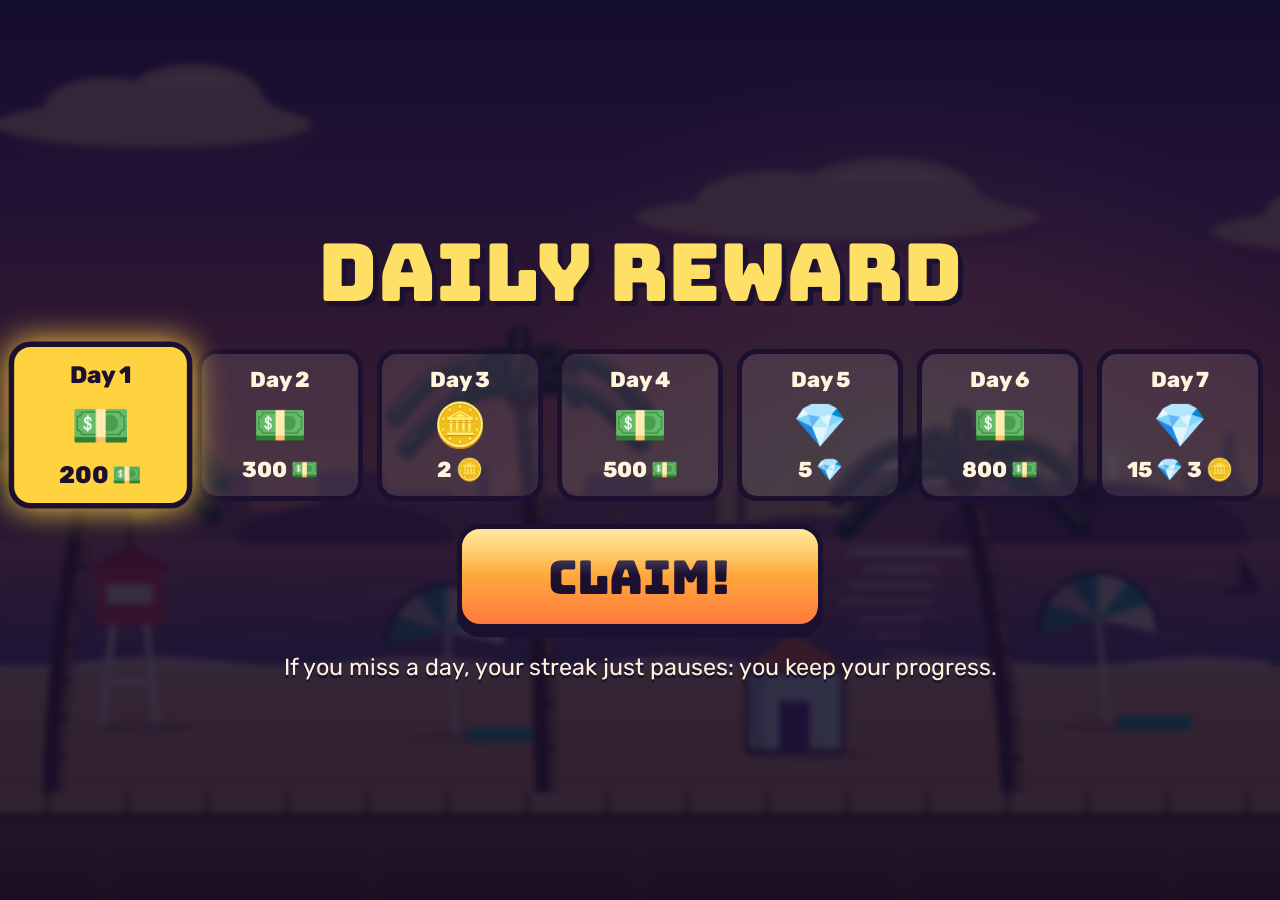
==== maxeada.html @ 3eaf6450 "Cuenta maxeada de prueba: maxeada.html o ?maxeada rellenan el guardado una vez con todo desbloqueado" ====
<!doctype html>
<html lang="es">
<head>
  <meta charset="utf-8">
  <meta name="viewport" content="width=device-width, initial-scale=1, viewport-fit=cover, user-scalable=no">
  <meta name="theme-color" content="#ff7a3d">
  <link rel="manifest" href="manifest.json">
  <link rel="icon" type="image/png" sizes="32x32" href="icons/favicon-32.png">
  <link rel="apple-touch-icon" href="icons/apple-touch-icon.png">
  <meta name="mobile-web-app-capable" content="yes">
  <meta name="apple-mobile-web-app-capable" content="yes">
  <meta name="apple-mobile-web-app-status-bar-style" content="black-translucent">
  <meta name="apple-mobile-web-app-title" content="San Calimar">
  <meta name="description" content="Endless runner con jetpack por San Calimar, una ciudad costera inventada.">
  <title>Fuga en San Calimar · cuenta maxeada</title>
  <link rel="preconnect" href="https://fonts.googleapis.com">
  <link rel="preconnect" href="https://fonts.gstatic.com" crossorigin>
  <link href="https://fonts.googleapis.com/css2?family=Bungee&family=Rubik:wght@500;700;800&display=swap" rel="stylesheet">
  <link rel="stylesheet" href="css/style.css">
</head>
<body>
  <div id="game">
    <div id="stage">
      <canvas id="canvas" aria-label="Fuga en San Calimar"></canvas>

      <div id="ui">
        <!-- MENÚ PRINCIPAL -->
        <section class="screen" id="screen-menu">
          <div class="corner-buttons">
            <button class="icon-btn btn-mute" data-i18n-aria="menu.sound">🔊</button>
            <button class="icon-btn" id="btn-settings" data-i18n-aria="settings.title">⚙</button>
          </div>
          <div class="wallet" aria-live="polite">
            <span class="coin coin-bucks" data-i18n-aria="wallet.bucks">💵 <b class="w-bucks">0</b></span>
            <span class="coin coin-gems" data-i18n-aria="wallet.gems">💎 <b class="w-gems">0</b></span>
            <span class="coin coin-tickets" data-i18n-aria="wallet.tickets">🪙 <b class="w-tickets">0</b></span>
          </div>
          <button class="level-chip" id="level-chip"></button>
          <h1 class="logo">
            <span class="logo-top" data-i18n="game.titleTop"></span>
            <span class="logo-main" data-i18n="game.titleMain"></span>
          </h1>
          <p class="tagline" data-i18n="menu.tagline"></p>
          <button class="btn btn-primary" id="btn-play" data-i18n="menu.play"></button>
          <div class="loadout hidden" id="loadout"></div>
          <div class="menu-row">
            <button class="btn small" id="btn-shop">🛒 <span data-i18n="menu.shop"></span></button>
            <button class="btn small" id="btn-wardrobe">👕 <span data-i18n="menu.wardrobe"></span></button>
            <button class="btn small" id="btn-achievements">🏅 <span data-i18n="ach.menu"></span></button>
            <button class="btn small" id="btn-progress">🎯 <span data-i18n="menu.progress"></span><span class="dot hidden" id="progress-dot"></span></button>
          </div>
          <div class="lang-switch" role="group" data-i18n-aria="menu.language">
            <button class="lang-btn" data-lang="es">ES</button>
            <button class="lang-btn" data-lang="en">EN</button>
          </div>
          <div class="menu-chips">
            <button class="chip-btn" id="btn-quality"></button>
            <button class="chip-btn install hidden" id="btn-install">📲 <span data-i18n="pwa.install"></span></button>
          </div>
          <p class="hint" data-i18n="menu.hintFoot"></p>
        </section>

        <!-- TIENDA -->
        <section class="screen panel-screen hidden" id="screen-shop"></section>

        <!-- VESTUARIO -->
        <section class="screen panel-screen hidden" id="screen-wardrobe"></section>

        <!-- MISIONES Y NIVEL -->
        <section class="screen panel-screen hidden" id="screen-missions"></section>

        <!-- AJUSTES -->
        <section class="screen panel-screen hidden" id="screen-settings"></section>

        <!-- LOGROS -->
        <section class="screen panel-screen hidden" id="screen-achievements"></section>

        <!-- CRÉDITOS -->
        <section class="screen panel-screen hidden" id="screen-credits"></section>

        <!-- RECOMPENSA DIARIA -->
        <section class="screen hidden" id="screen-daily">
          <h2 class="screen-title" data-i18n="daily.title"></h2>
          <div class="daily-track" id="daily-track"></div>
          <button class="btn btn-primary" id="btn-daily" data-i18n="daily.claim"></button>
          <p class="hint" data-i18n="daily.note"></p>
        </section>

        <!-- RULETA -->
        <section class="screen hidden" id="screen-roulette"></section>

        <!-- PAUSA -->
        <section class="screen hidden" id="screen-pause">
          <h2 class="screen-title" data-i18n="pause.title"></h2>
          <button class="btn btn-primary" id="btn-resume" data-i18n="pause.resume"></button>
          <button class="btn" id="btn-to-menu" data-i18n="pause.menu"></button>
        </section>

        <!-- PANTALLA FINAL -->
        <section class="screen hidden" id="screen-over">
          <div class="over-grid">
          <div class="paper-col">
            <div class="paper" id="over-paper"></div>
            <button class="btn small share-btn" id="btn-share">📤 <span data-i18n="news.share"></span></button>
          </div>
          <div class="over-side">
          <h2 class="screen-title"><span id="over-badge"></span> <span data-i18n="over.title"></span></h2>
          <p class="cause" id="over-cause"></p>
          <div class="new-best hidden" id="over-newbest" data-i18n="over.newBest"></div>
          <div class="stats">
            <div class="stat"><span class="stat-label" data-i18n="over.distance"></span><span class="stat-value" id="over-distance"></span></div>
            <div class="stat"><span class="stat-label" data-i18n="over.bucks"></span><span class="stat-value bucks" id="over-bucks"></span></div>
            <div class="stat"><span class="stat-label" data-i18n="over.best"></span><span class="stat-value" id="over-best"></span></div>
          </div>
          <p class="almost" id="over-almost"></p>
          <div class="stats-small">
            <span><span data-i18n="over.stars"></span> <b class="stars" id="over-stars"></b></span>
            <span><span data-i18n="over.near"></span> <b id="over-near"></b></span>
            <span><span data-i18n="over.mult"></span> <b id="over-mult"></b></span>
            <span id="over-gems-wrap" class="hidden">💎 <b id="over-gems"></b></span>
          </div>
          <div class="over-progress" id="over-progress"></div>
          <div class="row">
            <button class="btn btn-primary" id="btn-retry" data-i18n="over.retry"></button>
            <button class="btn" id="btn-over-menu" data-i18n="over.menu"></button>
          </div>
          </div>
          </div>
        </section>

        <!-- BOTONES DURANTE LA PARTIDA -->
        <div id="hud-buttons" class="hidden">
          <button class="icon-btn btn-mute" data-i18n-aria="menu.sound">🔊</button>
          <button class="icon-btn" id="btn-pause" data-i18n-aria="hud.pause">❚❚</button>
        </div>
      </div>
    </div>
  </div>

  <div id="toast" class="toast"></div>
  <div id="ios-help" class="modal hidden" role="dialog" aria-modal="true">
    <div class="modal-box">
      <h2 class="screen-title small-title" data-i18n="pwa.iosTitle"></h2>
      <ol class="ios-steps">
        <li data-i18n-html="pwa.iosStep1"></li>
        <li data-i18n-html="pwa.iosStep2"></li>
        <li data-i18n-html="pwa.iosStep3"></li>
      </ol>
      <p class="hint small" data-i18n="pwa.iosNote"></p>
      <button class="btn btn-primary" id="btn-ios-ok" data-i18n="pwa.ok"></button>
    </div>
  </div>
  <div id="rotate"><div class="rotate-icon">📱↻</div><p data-i18n="rotate"></p></div>

  <script>window.SC_MAXED = true; // cuenta de prueba: todo desbloqueado (src/meta/maxed.js)</script>
  <script type="module" src="src/main.js"></script>
</body>
</html>
---- css/style.css ----
:root {
  --s: 1;                 /* escala del escenario (la fija JS) */
  --orange: #ff7a3d;
  --pink: #ff3d7f;
  --teal: #19c3b1;
  --ink: #1b1030;
  --cream: #fff4dc;
}

* { box-sizing: border-box; }

html, body {
  margin: 0;
  height: 100%;
  background: #120b26;
  overflow: hidden;
  touch-action: none;
  user-select: none;
  -webkit-user-select: none;
  -webkit-touch-callout: none;
  -webkit-tap-highlight-color: transparent;
  font-family: 'Rubik', system-ui, sans-serif;
  color: var(--cream);
}

#game {
  position: fixed;
  inset: 0;
  display: flex;
  align-items: center;
  justify-content: center;
}

#stage { position: relative; }

canvas {
  display: block;
  touch-action: none;
}

#ui {
  position: absolute;
  inset: 0;
  pointer-events: none;
  font-size: calc(18px * var(--s));
}

.hidden { display: none !important; }

.screen {
  position: absolute;
  inset: 0;
  display: flex;
  flex-direction: column;
  align-items: center;
  justify-content: center;
  gap: calc(14px * var(--s));
  pointer-events: auto;
  text-align: center;
  padding: calc(16px * var(--s));
}

#screen-menu {
  background: radial-gradient(ellipse at center, rgba(27, 16, 48, 0.15) 0%, rgba(27, 16, 48, 0.65) 100%);
}

#screen-pause, #screen-over {
  background: rgba(18, 11, 38, 0.72);
  backdrop-filter: blur(3px);
}

/* LOGO */
.logo {
  margin: 0 0 calc(4px * var(--s));
  font-family: 'Bungee', Impact, sans-serif;
  font-weight: 400;
  line-height: 0.95;
  display: flex;
  flex-direction: column;
  align-items: center;
  transform: rotate(-3deg);
}
.logo-top {
  font-size: calc(26px * var(--s));
  color: var(--cream);
  text-shadow: calc(3px * var(--s)) calc(3px * var(--s)) 0 var(--ink);
  letter-spacing: 0.08em;
}
.logo-main {
  font-size: calc(68px * var(--s));
  background: linear-gradient(100deg, #ffe066 0%, var(--orange) 34%, #fff6d0 44%, var(--orange) 54%, var(--pink) 100%);
  background-size: 260% 100%;
  animation: shine 3.6s ease-in-out infinite;
  -webkit-background-clip: text;
  background-clip: text;
  color: transparent;
  filter: drop-shadow(calc(4px * var(--s)) calc(4px * var(--s)) 0 var(--ink));
}

.tagline {
  margin: 0;
  font-weight: 700;
  font-size: calc(17px * var(--s));
  text-shadow: 0 calc(2px * var(--s)) 0 var(--ink);
}

.hint {
  margin: 0;
  font-size: calc(14px * var(--s));
  opacity: 0.9;
  text-shadow: 0 calc(2px * var(--s)) 0 var(--ink);
}

.screen-title {
  margin: 0;
  font-family: 'Bungee', Impact, sans-serif;
  font-weight: 400;
  font-size: calc(48px * var(--s));
  color: #ffe066;
  text-shadow: calc(3px * var(--s)) calc(3px * var(--s)) 0 var(--ink);
}

/* PANTALLA FINAL */
.cause {
  margin: 0;
  font-weight: 700;
  opacity: 0.9;
}
.stats {
  display: flex;
  gap: calc(14px * var(--s));
}
.stat {
  display: flex;
  flex-direction: column;
  min-width: calc(128px * var(--s));
  padding: calc(10px * var(--s)) calc(14px * var(--s));
  background: var(--cream);
  color: var(--ink);
  border: calc(3px * var(--s)) solid var(--ink);
  border-radius: calc(12px * var(--s));
  box-shadow: 0 calc(4px * var(--s)) 0 var(--ink);
}
.stat-label {
  font-size: calc(13px * var(--s));
  font-weight: 800;
  text-transform: uppercase;
  opacity: 0.7;
}
.stat-value {
  font-family: 'Bungee', Impact, sans-serif;
  font-size: calc(26px * var(--s));
}
.stat-value.stars { color: #e8a800; letter-spacing: 0.05em; }
.new-best {
  font-family: 'Bungee', Impact, sans-serif;
  font-size: calc(24px * var(--s));
  color: var(--ink);
  background: #ffd23f;
  padding: calc(4px * var(--s)) calc(16px * var(--s));
  border: calc(3px * var(--s)) solid var(--ink);
  border-radius: calc(10px * var(--s));
  transform: rotate(-4deg);
  animation: pulse 0.8s ease-in-out infinite;
}
.row {
  display: flex;
  gap: calc(12px * var(--s));
  margin-top: calc(6px * var(--s));
}

/* BOTONES */
.btn {
  position: relative;
  overflow: hidden;
  font-family: 'Bungee', Impact, sans-serif;
  font-size: calc(20px * var(--s));
  padding: calc(10px * var(--s)) calc(26px * var(--s));
  min-width: calc(220px * var(--s));
  border: calc(3px * var(--s)) solid var(--ink);
  border-radius: calc(14px * var(--s));
  background: var(--cream);
  color: var(--ink);
  box-shadow: 0 calc(5px * var(--s)) 0 var(--ink);
  cursor: pointer;
  transition: transform 0.08s, box-shadow 0.08s;
}
.btn::after {
  content: '';
  position: absolute;
  inset: 0 0 52% 0;
  background: linear-gradient(rgba(255, 255, 255, 0.5), rgba(255, 255, 255, 0));
  pointer-events: none;
}
.btn:hover { transform: translateY(calc(-2px * var(--s))); }
.btn:active { transform: translateY(calc(4px * var(--s))); box-shadow: 0 calc(1px * var(--s)) 0 var(--ink); }
.btn-primary {
  background: linear-gradient(180deg, #ffd23f 0%, var(--orange) 100%);
  font-size: calc(28px * var(--s));
}
@keyframes pulse {
  0%, 100% { transform: scale(1); }
  50% { transform: scale(1.05); }
}

.lang-switch {
  display: flex;
  border: calc(3px * var(--s)) solid var(--ink);
  border-radius: calc(12px * var(--s));
  overflow: hidden;
  box-shadow: 0 calc(4px * var(--s)) 0 var(--ink);
}
.lang-btn {
  font-family: 'Bungee', Impact, sans-serif;
  font-size: calc(16px * var(--s));
  padding: calc(6px * var(--s)) calc(16px * var(--s));
  border: 0;
  background: var(--cream);
  color: var(--ink);
  cursor: pointer;
}
.lang-btn + .lang-btn { border-left: calc(3px * var(--s)) solid var(--ink); }
.lang-btn.active { background: var(--teal); color: #fff; }

#hud-buttons {
  position: absolute;
  top: calc(12px * var(--s));
  right: calc(12px * var(--s));
  display: flex;
  gap: calc(8px * var(--s));
  pointer-events: auto;
}
.icon-btn {
  width: calc(44px * var(--s));
  height: calc(44px * var(--s));
  border-radius: 50%;
  border: calc(3px * var(--s)) solid var(--ink);
  background: rgba(255, 244, 220, 0.9);
  color: var(--ink);
  font-weight: 800;
  font-size: calc(15px * var(--s));
  cursor: pointer;
  box-shadow: 0 calc(3px * var(--s)) 0 var(--ink);
}

.corner-buttons {
  position: absolute;
  top: calc(12px * var(--s));
  right: calc(12px * var(--s));
  display: flex;
  gap: calc(8px * var(--s));
}
.stat-value.bucks { color: #2a9d4b; }
.almost {
  margin: 0;
  font-family: 'Bungee', Impact, sans-serif;
  font-size: calc(20px * var(--s));
  color: #ffd23f;
  text-shadow: calc(2px * var(--s)) calc(2px * var(--s)) 0 var(--ink);
}
.almost.win { color: #7ff7e8; }
.almost small {
  display: block;
  font-family: 'Rubik', system-ui, sans-serif;
  font-weight: 700;
  font-size: calc(14px * var(--s));
  color: var(--cream);
}
.stats-small {
  display: flex;
  gap: calc(18px * var(--s));
  font-size: calc(14px * var(--s));
  font-weight: 700;
  background: rgba(27, 16, 48, 0.6);
  padding: calc(6px * var(--s)) calc(14px * var(--s));
  border-radius: 999px;
}
.stats-small b { color: #ffd23f; }

/* MONEDERO (menú, tienda, vestuario) */
.wallet {
  position: absolute;
  top: calc(12px * var(--s));
  left: calc(12px * var(--s));
  display: flex;
  gap: calc(8px * var(--s));
}
.coin {
  font-family: 'Bungee', Impact, sans-serif;
  font-size: calc(16px * var(--s));
  padding: calc(4px * var(--s)) calc(12px * var(--s));
  border-radius: 999px;
  border: calc(3px * var(--s)) solid var(--ink);
  background: rgba(27, 16, 48, 0.8);
  box-shadow: 0 calc(3px * var(--s)) 0 var(--ink);
}
.coin-bucks b { color: #9dffb5; }
.coin-gems b { color: #9ff8ff; }
.coin.bump { animation: coin-bump 0.4s ease-out; }
@keyframes coin-bump {
  40% { transform: scale(1.25); }
}

/* AVISO DE ORIENTACIÓN (solo móviles en vertical) */
#rotate {
  display: none;
  position: fixed;
  inset: 0;
  z-index: 10;
  background: #120b26;
  color: var(--cream);
  flex-direction: column;
  align-items: center;
  justify-content: center;
  text-align: center;
  font-weight: 700;
  font-size: 20px;
  padding: 24px;
}
.rotate-icon { font-size: 56px; margin-bottom: 12px; }
@media (orientation: portrait) and (pointer: coarse) {
  #rotate { display: flex; }
}

/* ---------- ANIMACIONES DE PANTALLAS ---------- */
.screen:not(.hidden) {
  animation: screen-in 0.32s ease-out both;
}
.screen:not(.hidden) > * {
  animation: rise-in 0.5s cubic-bezier(0.2, 0.9, 0.3, 1.25) both;
}
.screen:not(.hidden) > :nth-child(2) { animation-delay: 0.05s; }
.screen:not(.hidden) > :nth-child(3) { animation-delay: 0.1s; }
.screen:not(.hidden) > :nth-child(4) { animation-delay: 0.15s; }
.screen:not(.hidden) > :nth-child(5) { animation-delay: 0.2s; }
.screen:not(.hidden) > :nth-child(6) { animation-delay: 0.25s; }
.screen:not(.hidden) > :nth-child(7) { animation-delay: 0.3s; }
.screen:not(.hidden) > .btn-primary {
  animation: rise-in 0.5s cubic-bezier(0.2, 0.9, 0.3, 1.25) 0.15s both, pulse 1.4s ease-in-out 0.8s infinite;
}
.screen:not(.hidden) > .logo {
  animation: logo-in 0.7s cubic-bezier(0.2, 0.9, 0.3, 1.4) both, float 4s ease-in-out 0.7s infinite;
}
.row .btn-primary { animation: pulse 1.4s ease-in-out 0.8s infinite; }

@keyframes screen-in {
  from { opacity: 0; }
  to { opacity: 1; }
}
@keyframes rise-in {
  from { opacity: 0; transform: translateY(calc(22px * var(--s))) scale(0.9); }
  to { opacity: 1; transform: none; }
}
@keyframes logo-in {
  from { opacity: 0; transform: translateY(calc(-40px * var(--s))) scale(0.6) rotate(-12deg); }
  to { opacity: 1; transform: rotate(-3deg); }
}
@keyframes float {
  0%, 100% { transform: rotate(-3deg) translateY(0); }
  50% { transform: rotate(-2deg) translateY(calc(-5px * var(--s))); }
}
@keyframes shine {
  0% { background-position: 100% 0; }
  55%, 100% { background-position: 0% 0; }
}

/* selector de calidad */
.chip-btn {
  font-family: 'Rubik', system-ui, sans-serif;
  font-weight: 800;
  font-size: calc(13px * var(--s));
  padding: calc(5px * var(--s)) calc(14px * var(--s));
  border: calc(2px * var(--s)) solid var(--ink);
  border-radius: 999px;
  background: rgba(255, 244, 220, 0.85);
  color: var(--ink);
  cursor: pointer;
  text-transform: uppercase;
  letter-spacing: 0.04em;
}

/* aviso breve */
.toast {
  position: fixed;
  left: 50%;
  bottom: 24px;
  transform: translate(-50%, 40px);
  opacity: 0;
  background: var(--ink);
  color: var(--cream);
  font-weight: 700;
  padding: 10px 18px;
  border-radius: 999px;
  border: 2px solid var(--cream);
  transition: opacity 0.3s, transform 0.3s;
  pointer-events: none;
  z-index: 20;
}
.toast.show {
  opacity: 1;
  transform: translate(-50%, 0);
}

@media (prefers-reduced-motion: reduce) {
  .screen:not(.hidden), .screen:not(.hidden) > *, .logo-main { animation: none !important; }
}

/* ---------- PANEL DE AJUSTE (?debug) ---------- */
#tuner {
  position: fixed;
  right: 8px;
  bottom: 8px;
  z-index: 30;
  width: 250px;
  background: rgba(15, 8, 35, 0.88);
  color: #e8ffe8;
  font: 12px/1.3 ui-monospace, monospace;
  border: 1px solid #7cffb2;
  border-radius: 8px;
  padding: 6px 8px;
  user-select: none;
}
#tuner.collapsed .tuner-body { display: none; }
.tuner-head { display: flex; justify-content: space-between; align-items: center; }
#tuner label { display: grid; grid-template-columns: 92px 1fr 44px; gap: 4px; align-items: center; margin-top: 3px; }
#tuner input[type=range] { width: 100%; }
#tuner output { text-align: right; color: #7cffb2; }
#tuner button { font: inherit; background: #2a2150; color: #fff; border: 1px solid #7cffb2; border-radius: 4px; padding: 2px 6px; cursor: pointer; }
.tuner-actions { display: flex; gap: 6px; margin-top: 6px; justify-content: flex-end; }

/* ---------- PANTALLAS DE PANEL (tienda, vestuario, misiones) ---------- */
.screen.panel-screen {
  justify-content: flex-start;
  align-items: stretch;
  gap: calc(8px * var(--s));
  background: linear-gradient(180deg, rgba(18, 11, 38, 0.94), rgba(40, 20, 70, 0.96));
  padding: calc(12px * var(--s)) calc(16px * var(--s));
  text-align: left;
}
.screen.panel-screen > * { animation: none !important; }
.panel-head {
  display: flex;
  align-items: center;
  gap: calc(12px * var(--s));
}
.panel-title {
  margin: 0;
  flex: 1;
  font-family: 'Bungee', Impact, sans-serif;
  font-weight: 400;
  font-size: calc(30px * var(--s));
  color: #ffd23f;
  text-shadow: calc(2px * var(--s)) calc(2px * var(--s)) 0 var(--ink);
}
.wallet.inline { position: static; }
.tabs, .seg {
  display: flex;
  gap: calc(6px * var(--s));
  flex-wrap: wrap;
}
.tab, .seg-btn {
  font-family: 'Bungee', Impact, sans-serif;
  font-size: calc(13px * var(--s));
  padding: calc(6px * var(--s)) calc(12px * var(--s));
  border-radius: calc(10px * var(--s));
  border: calc(2px * var(--s)) solid var(--ink);
  background: rgba(255, 244, 220, 0.12);
  color: var(--cream);
  cursor: pointer;
}
.tab.active, .seg-btn.active { background: #ffd23f; color: var(--ink); box-shadow: 0 calc(3px * var(--s)) 0 var(--ink); }
.panel-body {
  flex: 1;
  min-height: 0;
  display: flex;
  flex-direction: column;
  gap: calc(8px * var(--s));
}
.scroll {
  overflow-y: auto;
  touch-action: pan-y;
  overscroll-behavior: contain;
  min-height: 0;
}
.hint.small, .small { font-size: calc(12px * var(--s)); }
.btn.small {
  min-width: 0;
  font-size: calc(14px * var(--s));
  padding: calc(6px * var(--s)) calc(14px * var(--s));
}
.menu-row { display: flex; gap: calc(10px * var(--s)); }

/* tienda: personajes */
.shop-items {
  display: grid;
  grid-template-columns: calc(230px * var(--s)) 1fr;
  gap: calc(14px * var(--s));
  flex: 1;
  min-height: 0;
}
.preview-box {
  display: flex;
  flex-direction: column;
  align-items: center;
  gap: calc(6px * var(--s));
  background: rgba(0, 0, 0, 0.25);
  border: calc(3px * var(--s)) solid var(--ink);
  border-radius: calc(14px * var(--s));
  padding: calc(8px * var(--s));
  text-align: center;
}
.preview-canvas {
  width: calc(210px * var(--s));
  height: calc(210px * var(--s));
  border-radius: calc(10px * var(--s));
}
.pv-name { font-family: 'Bungee', Impact, sans-serif; font-size: calc(15px * var(--s)); }
.pv-rarity { font-weight: 800; font-size: calc(12px * var(--s)); text-transform: uppercase; }
.pv-actions { display: flex; flex-direction: column; gap: calc(6px * var(--s)); align-items: center; }
.shop-main { display: flex; flex-direction: column; gap: calc(8px * var(--s)); min-height: 0; }
.item-grid {
  display: grid;
  grid-template-columns: repeat(auto-fill, minmax(calc(150px * var(--s)), 1fr));
  gap: calc(8px * var(--s));
  align-content: start;
  padding-bottom: calc(8px * var(--s));
}
.item-card {
  display: flex;
  flex-direction: column;
  align-items: center;
  gap: calc(3px * var(--s));
  padding: calc(8px * var(--s));
  border-radius: calc(12px * var(--s));
  border: calc(3px * var(--s)) solid var(--rc);
  background: rgba(255, 244, 220, 0.08);
  color: var(--cream);
  cursor: pointer;
  font-family: 'Rubik', system-ui, sans-serif;
}
.item-card.selected { background: rgba(255, 210, 63, 0.18); box-shadow: 0 0 calc(12px * var(--s)) var(--rc); }
.item-card.locked { opacity: 0.6; }
.ic-icon { font-size: calc(22px * var(--s)); }
.ic-name { font-weight: 800; font-size: calc(13px * var(--s)); text-align: center; }
.ic-price { font-size: calc(12px * var(--s)); font-weight: 700; color: #ffd23f; }
.item-card.owned .ic-price { color: #9dffb5; }
.btn-buy { min-width: calc(170px * var(--s)); font-size: calc(15px * var(--s)); padding: calc(8px * var(--s)) calc(14px * var(--s)); }
.btn-buy.poor { opacity: 0.6; }
.btn-buy.confirm { background: linear-gradient(180deg, #ff9ab0, #ff3d7f); color: #fff; }
.btn.voucher { background: #c77dff; color: #fff; }
.owned-tag, .locked-tag { font-family: 'Bungee', Impact, sans-serif; color: #9dffb5; font-size: calc(15px * var(--s)); }
.locked-tag { color: #c77dff; }
.voucher-note { font-weight: 800; color: #c77dff; font-size: calc(13px * var(--s)); }

/* tienda: mejoras y consumibles */
.upgrade-list { display: flex; flex-direction: column; gap: calc(8px * var(--s)); }
.upgrade-row, .cons-card, .pack-card {
  display: flex;
  align-items: center;
  gap: calc(12px * var(--s));
  padding: calc(10px * var(--s)) calc(14px * var(--s));
  border-radius: calc(12px * var(--s));
  border: calc(3px * var(--s)) solid var(--ink);
  background: rgba(255, 244, 220, 0.1);
}
.up-info { flex: 1; }
.up-name { font-family: 'Bungee', Impact, sans-serif; font-size: calc(16px * var(--s)); }
.up-desc { font-size: calc(13px * var(--s)); opacity: 0.85; }
.pips { display: flex; gap: calc(4px * var(--s)); margin-top: calc(4px * var(--s)); }
.pip { width: calc(22px * var(--s)); height: calc(8px * var(--s)); border-radius: 4px; background: rgba(255, 244, 220, 0.2); }
.pip.on { background: #ffd23f; }
.cons-grid, .pack-grid {
  display: grid;
  grid-template-columns: repeat(4, 1fr);
  gap: calc(10px * var(--s));
}
.cons-card, .pack-card { flex-direction: column; text-align: center; position: relative; }
.cons-icon, .pack-gems { font-size: calc(32px * var(--s)); }
.cons-have { font-weight: 800; color: #9dffb5; font-size: calc(13px * var(--s)); }
.pack-amount { font-family: 'Bungee', Impact, sans-serif; color: #9ff8ff; font-size: calc(18px * var(--s)); }
.pack-bonus {
  position: absolute;
  top: calc(-10px * var(--s));
  right: calc(-6px * var(--s));
  background: #ff3d7f;
  color: #fff;
  font-weight: 800;
  font-size: calc(11px * var(--s));
  padding: calc(2px * var(--s)) calc(8px * var(--s));
  border-radius: 999px;
  border: calc(2px * var(--s)) solid var(--ink);
  transform: rotate(6deg);
}
.gems-notice {
  background: #ffd23f;
  color: var(--ink);
  font-weight: 800;
  padding: calc(8px * var(--s)) calc(12px * var(--s));
  border-radius: calc(10px * var(--s));
  border: calc(3px * var(--s)) solid var(--ink);
  font-size: calc(13px * var(--s));
}
.gems-notice.flash { animation: notice-flash 0.6s ease-out; }
@keyframes notice-flash {
  0%, 100% { transform: none; }
  25% { transform: translateX(calc(-6px * var(--s))); background: #ff6b7d; }
  75% { transform: translateX(calc(6px * var(--s))); }
}

/* consumibles antes de jugar */
.loadout {
  display: flex;
  gap: calc(6px * var(--s));
  align-items: center;
  flex-wrap: wrap;
  justify-content: center;
  font-size: calc(13px * var(--s));
  font-weight: 800;
}
.load-chip {
  font-family: 'Rubik', system-ui, sans-serif;
  font-weight: 800;
  font-size: calc(13px * var(--s));
  padding: calc(4px * var(--s)) calc(10px * var(--s));
  border-radius: 999px;
  border: calc(2px * var(--s)) solid var(--ink);
  background: rgba(255, 244, 220, 0.25);
  color: var(--cream);
  cursor: pointer;
}
.load-chip.on { background: #7ff7e8; color: var(--ink); box-shadow: 0 0 calc(10px * var(--s)) #7ff7e8; }

/* vestuario */
.wardrobe {
  display: grid;
  grid-template-columns: calc(300px * var(--s)) 1fr;
  gap: calc(14px * var(--s));
  flex: 1;
  min-height: 0;
}
.wr-stage {
  display: flex;
  flex-direction: column;
  align-items: center;
  gap: calc(6px * var(--s));
}
.wr-canvas {
  width: calc(290px * var(--s));
  height: calc(290px * var(--s));
  border-radius: calc(16px * var(--s));
  border: calc(3px * var(--s)) solid var(--ink);
  box-shadow: 0 calc(5px * var(--s)) 0 var(--ink);
}
.wr-name { font-family: 'Bungee', Impact, sans-serif; font-size: calc(15px * var(--s)); color: #ffd23f; text-align: center; }
.wr-slots { display: flex; flex-direction: column; gap: calc(10px * var(--s)); padding-bottom: calc(10px * var(--s)); }
.wr-slot h3 { margin: 0 0 calc(4px * var(--s)); font-family: 'Bungee', Impact, sans-serif; font-weight: 400; font-size: calc(15px * var(--s)); }
.wr-items { display: flex; gap: calc(8px * var(--s)); flex-wrap: wrap; }
.wr-item { display: flex; flex-direction: column; gap: calc(3px * var(--s)); }
.wr-tile {
  display: flex;
  flex-direction: column;
  gap: calc(2px * var(--s));
  min-width: calc(130px * var(--s));
  padding: calc(7px * var(--s)) calc(10px * var(--s));
  border-radius: calc(10px * var(--s));
  border: calc(3px * var(--s)) solid var(--rc);
  background: rgba(255, 244, 220, 0.08);
  color: var(--cream);
  cursor: pointer;
  text-align: left;
  font-family: 'Rubik', system-ui, sans-serif;
}
.wr-item.on .wr-tile { background: rgba(127, 247, 232, 0.2); box-shadow: 0 0 calc(10px * var(--s)) var(--rc); }
.wr-item.locked .wr-tile { opacity: 0.6; }
.wr-tile-name { font-weight: 800; font-size: calc(13px * var(--s)); }
.wr-tile-state { font-size: calc(12px * var(--s)); font-weight: 700; color: #ffd23f; }
.wr-item.on .wr-tile-state { color: #7ff7e8; }
.wr-go {
  font-family: 'Rubik', system-ui, sans-serif;
  font-weight: 800;
  font-size: calc(11px * var(--s));
  border: calc(2px * var(--s)) solid var(--ink);
  border-radius: 999px;
  background: #ffd23f;
  color: var(--ink);
  padding: calc(2px * var(--s)) calc(8px * var(--s));
  cursor: pointer;
}

/* ---------- NIVEL, PRESTIGIO, MISIONES, DIARIA ---------- */
.coin-tickets b { color: #ffd23f; }
.level-chip {
  position: absolute;
  top: calc(52px * var(--s));
  left: calc(12px * var(--s));
  display: flex;
  align-items: center;
  gap: calc(6px * var(--s));
  font-family: 'Bungee', Impact, sans-serif;
  font-size: calc(14px * var(--s));
  color: var(--cream);
  background: rgba(27, 16, 48, 0.8);
  border: calc(3px * var(--s)) solid var(--ink);
  border-radius: 999px;
  padding: calc(3px * var(--s)) calc(10px * var(--s));
  cursor: pointer;
}
.level-chip .xpbar { width: calc(90px * var(--s)); }
.xpbar {
  height: calc(10px * var(--s));
  background: rgba(255, 244, 220, 0.18);
  border-radius: 999px;
  overflow: hidden;
  border: calc(2px * var(--s)) solid var(--ink);
}
.xpbar span { display: block; height: 100%; background: linear-gradient(90deg, #4fb3ff, #9ff8ff); }
.badge {
  display: inline-flex;
  align-items: center;
  justify-content: center;
  min-width: calc(26px * var(--s));
  height: calc(26px * var(--s));
  padding: 0 calc(4px * var(--s));
  font-family: 'Bungee', Impact, sans-serif;
  font-size: calc(12px * var(--s));
  color: var(--ink);
  border: calc(2px * var(--s)) solid var(--ink);
  clip-path: polygon(50% 0, 100% 25%, 100% 75%, 50% 100%, 0 75%, 0 25%);
  vertical-align: middle;
}
.badge.big { min-width: calc(44px * var(--s)); height: calc(44px * var(--s)); font-size: calc(18px * var(--s)); }
.badge-1 { background: linear-gradient(#e8a46a, #a8642a); }
.badge-2 { background: linear-gradient(#f4f6fa, #a9b2c4); }
.badge-3 { background: linear-gradient(#ffe27a, #d9a020); }
.badge-4 { background: linear-gradient(#e8ffff, #8fd8e8); }
.badge-5 { background: linear-gradient(#bff4ff, #b07dff); }
.badge-6 { background: linear-gradient(90deg, #ff3d7f, #ffd23f, #19e3d0, #7b5cff); background-size: 300%; animation: neon-badge 3s linear infinite; }
@keyframes neon-badge { to { background-position: 300% 0; } }
.dot { width: calc(10px * var(--s)); height: calc(10px * var(--s)); border-radius: 50%; background: #ff3d4f; display: inline-block; margin-left: calc(4px * var(--s)); }

.progress-body { flex: 1; }
.progress-grid {
  display: grid;
  grid-template-columns: 1fr 1.6fr;
  grid-template-rows: auto auto;
  gap: calc(10px * var(--s));
}
.card {
  border: calc(3px * var(--s)) solid var(--ink);
  border-radius: calc(14px * var(--s));
  background: rgba(255, 244, 220, 0.08);
  padding: calc(10px * var(--s)) calc(14px * var(--s));
  display: flex;
  flex-direction: column;
  gap: calc(6px * var(--s));
}
.card h3 { margin: calc(4px * var(--s)) 0 0; font-family: 'Bungee', Impact, sans-serif; font-weight: 400; font-size: calc(15px * var(--s)); }
.level-card { grid-row: span 2; }
.level-top { display: flex; align-items: center; gap: calc(10px * var(--s)); }
.level-num { font-family: 'Bungee', Impact, sans-serif; font-size: calc(26px * var(--s)); color: #9ff8ff; }
.next-reward { color: #ffd23f; font-weight: 800; }
.mission {
  display: grid;
  grid-template-columns: auto 1fr auto;
  grid-template-areas: 'tier text btn' 'tier reward btn';
  gap: calc(2px * var(--s)) calc(10px * var(--s));
  align-items: center;
  padding: calc(6px * var(--s)) calc(8px * var(--s));
  border-radius: calc(10px * var(--s));
  background: rgba(0, 0, 0, 0.2);
}
.mission.done { background: rgba(95, 207, 122, 0.25); }
.m-tier { grid-area: tier; font-weight: 800; font-size: calc(11px * var(--s)); text-transform: uppercase; padding: calc(2px * var(--s)) calc(6px * var(--s)); border-radius: 6px; color: var(--ink); }
.tier-easy .m-tier { background: #9dffb5; }
.tier-medium .m-tier { background: #ffd23f; }
.tier-hard .m-tier { background: #ff6b7d; }
.m-text { grid-area: text; font-weight: 800; font-size: calc(14px * var(--s)); }
.m-reward { grid-area: reward; font-size: calc(12px * var(--s)); opacity: 0.85; }
.m-discard { grid-area: btn; font-family: 'Rubik', system-ui, sans-serif; font-weight: 800; font-size: calc(12px * var(--s)); border-radius: 999px; border: calc(2px * var(--s)) solid var(--ink); background: var(--cream); color: var(--ink); padding: calc(3px * var(--s)) calc(10px * var(--s)); cursor: pointer; }
.m-discard:disabled { opacity: 0.4; cursor: default; }
.stat-line { display: flex; justify-content: space-between; font-size: calc(14px * var(--s)); }
.stat-line b { color: #ffd23f; }

#screen-daily { background: rgba(18, 11, 38, 0.85); backdrop-filter: blur(3px); }
.daily-track { display: flex; gap: calc(8px * var(--s)); }
.daily-day {
  width: calc(100px * var(--s));
  padding: calc(8px * var(--s));
  border-radius: calc(12px * var(--s));
  border: calc(3px * var(--s)) solid var(--ink);
  background: rgba(255, 244, 220, 0.1);
  display: flex;
  flex-direction: column;
  align-items: center;
  gap: calc(4px * var(--s));
  font-weight: 800;
  font-size: calc(13px * var(--s));
}
.daily-day .dd-icon { font-size: calc(26px * var(--s)); }
.daily-day.past { opacity: 0.45; }
.daily-day.today { background: #ffd23f; color: var(--ink); transform: scale(1.1); box-shadow: 0 0 calc(18px * var(--s)) #ffd23f; animation: pulse 1.2s ease-in-out infinite; }

.over-progress {
  display: flex;
  flex-direction: column;
  align-items: center;
  gap: calc(2px * var(--s));
  font-size: calc(13px * var(--s));
  font-weight: 700;
}
.over-progress .xp-line { color: #9ff8ff; font-family: 'Bungee', Impact, sans-serif; font-size: calc(15px * var(--s)); }
.over-progress .lvl-up { color: #ffd23f; font-family: 'Bungee', Impact, sans-serif; font-size: calc(17px * var(--s)); animation: pulse 0.8s ease-in-out infinite; }
.over-progress .m-line { color: #9dffb5; }

/* ---------- RULETA ---------- */
#screen-roulette { background: rgba(18, 11, 38, 0.82); backdrop-filter: blur(3px); gap: calc(10px * var(--s)); }
.wheel-wrap { position: relative; width: calc(270px * var(--s)); height: calc(270px * var(--s)); }
.wheel { width: 100%; height: 100%; filter: drop-shadow(0 calc(6px * var(--s)) 0 var(--ink)); }
.wheel-pointer {
  position: absolute;
  top: calc(-14px * var(--s));
  left: 50%;
  transform: translateX(-50%);
  font-size: calc(30px * var(--s));
  color: #ff3d4f;
  text-shadow: 0 calc(3px * var(--s)) 0 var(--ink);
  z-index: 1;
}
.roulette-result { min-height: calc(26px * var(--s)); font-family: 'Bungee', Impact, sans-serif; font-size: calc(22px * var(--s)); color: #ffd23f; }
.roulette-result .small { font-family: 'Rubik', system-ui, sans-serif; color: var(--cream); }
.roulette-btns { align-items: center; }
.btn:disabled { opacity: 0.5; cursor: default; animation: none !important; }

/* ---------- AJUSTES ---------- */
.settings-body { flex: 1; }
.settings-grid {
  display: grid;
  grid-template-columns: repeat(auto-fit, minmax(calc(300px * var(--s)), 1fr));
  gap: calc(10px * var(--s));
}
.vol-row {
  display: grid;
  grid-template-columns: calc(110px * var(--s)) 1fr calc(48px * var(--s));
  align-items: center;
  gap: calc(8px * var(--s));
  font-weight: 800;
  font-size: calc(14px * var(--s));
}
.vol-row input[type=range] { width: 100%; accent-color: #ffd23f; height: calc(24px * var(--s)); }
.vol-row output { text-align: right; color: #9ff8ff; }
.row-btns { display: flex; flex-wrap: wrap; gap: calc(8px * var(--s)); }
.settings-text { margin: 0; font-size: calc(13px * var(--s)); line-height: 1.4; }
.m-count { color: #9ff8ff; }

/* ---------- APP INSTALABLE ---------- */
.menu-chips { display: flex; gap: calc(8px * var(--s)); flex-wrap: wrap; justify-content: center; }
.chip-btn.install { background: #ffd23f; }
.code-box {
  width: 100%;
  min-height: calc(60px * var(--s));
  font: calc(11px * var(--s)) / 1.3 ui-monospace, monospace;
  border-radius: calc(8px * var(--s));
  border: calc(2px * var(--s)) solid var(--ink);
  background: rgba(255, 244, 220, 0.92);
  color: var(--ink);
  resize: vertical;
  word-break: break-all;
}
.modal {
  position: fixed;
  inset: 0;
  z-index: 25;
  display: flex;
  align-items: center;
  justify-content: center;
  background: rgba(10, 5, 25, 0.75);
  padding: 16px;
}
.modal.hidden { display: none; }
.modal-box {
  max-width: 480px;
  width: 100%;
  max-height: 100%;
  overflow-y: auto;
  background: linear-gradient(180deg, #2a1650, #1b1030);
  color: var(--cream);
  border: 3px solid var(--ink);
  border-radius: 18px;
  padding: 16px 20px;
  box-shadow: 0 6px 0 var(--ink);
  display: flex;
  flex-direction: column;
  align-items: center;
  gap: 10px;
  text-align: left;
}
.small-title { font-size: 22px !important; margin: 0; }
.ios-steps { margin: 0; padding-left: 22px; display: flex; flex-direction: column; gap: 8px; font-size: 15px; line-height: 1.35; }
.ios-share { display: inline-block; padding: 0 6px; border: 2px solid currentColor; border-radius: 6px; font-weight: 800; }
@media (max-height: 520px) {
  .modal { padding: 8px; }
  .modal-box { padding: 10px 16px; gap: 6px; }
  .small-title { font-size: 17px !important; }
  .ios-steps { font-size: 13px; gap: 4px; }
  .modal-box .hint { font-size: 11px; margin: 0; }
  .modal-box .btn { font-size: 15px; padding: 6px 22px; min-width: 0; }
}

/* ---------- CRÉDITOS ---------- */
.credits-body { flex: 1; }
.credits-list { margin: 0; padding-left: calc(18px * var(--s)); display: flex; flex-direction: column; gap: calc(4px * var(--s)); font-size: calc(13px * var(--s)); }
.credits-list a { color: #9ff8ff; }
.credits-list .lic, .dim { color: rgba(255, 244, 220, 0.6); }

/* ---------- PORTADA DEL PERIÓDICO ---------- */
#screen-over { overflow-y: auto; }
.over-grid {
  display: grid;
  grid-template-columns: minmax(0, 0.9fr) minmax(0, 1.1fr);
  gap: calc(18px * var(--s));
  align-items: center;
  width: 100%;
  max-width: calc(1040px * var(--s));
}
.over-side { display: flex; flex-direction: column; align-items: center; gap: calc(8px * var(--s)); min-width: 0; }
.over-side .screen-title { font-size: calc(30px * var(--s)); }
#over-cause { display: none; }
.paper-col { display: flex; flex-direction: column; align-items: center; gap: calc(8px * var(--s)); min-width: 0; }
.paper {
  width: 100%;
  background: #f3ead6;
  color: #1d1a16;
  font-family: Georgia, 'Times New Roman', serif;
  padding: calc(10px * var(--s)) calc(14px * var(--s));
  border-radius: calc(4px * var(--s));
  box-shadow: 0 calc(8px * var(--s)) calc(22px * var(--s)) rgba(0, 0, 0, 0.45);
  transform: rotate(-1.6deg);
  animation: paperIn 0.6s cubic-bezier(.2, 1.4, .4, 1) both;
  text-align: center;
}
@keyframes paperIn {
  from { transform: rotate(-200deg) scale(0.1); opacity: 0; }
  to { transform: rotate(-1.6deg) scale(1); opacity: 1; }
}
.paper-mast { font-weight: 900; font-size: calc(26px * var(--s)); letter-spacing: 0.02em; border-bottom: calc(3px * var(--s)) double #1d1a16; padding-bottom: calc(3px * var(--s)); }
.paper-date { display: flex; justify-content: space-between; gap: 6px; font-style: italic; font-size: calc(10px * var(--s)); border-bottom: 1px solid #1d1a16; padding: calc(3px * var(--s)) 0; }
.paper-head { margin: calc(6px * var(--s)) 0; font-weight: 900; font-size: calc(19px * var(--s)); line-height: 1.12; text-transform: uppercase; }
.paper-body { display: grid; grid-template-columns: 1.3fr 1fr; gap: calc(8px * var(--s)); align-items: start; text-align: left; }
.paper-photo { width: 100%; aspect-ratio: 4 / 3; object-fit: cover; filter: grayscale(1) sepia(0.35) contrast(1.15); border: 2px solid #1d1a16; display: block; }
.paper-photo.empty { background: #cfc4ad; }
.paper-sub { margin: 0; font-size: calc(11px * var(--s)); line-height: 1.35; }
.share-btn { margin-top: calc(4px * var(--s)); }
@media (max-aspect-ratio: 4/3) {
  .over-grid { grid-template-columns: 1fr; }
}

/* ---------- LOGROS ---------- */
.ach-summary { display: flex; gap: calc(8px * var(--s)); }
.medal-count { display: inline-flex; align-items: center; gap: calc(4px * var(--s)); font-family: 'Bungee', Impact, sans-serif; font-size: calc(14px * var(--s)); color: var(--cream); }
.medal-count i { width: calc(14px * var(--s)); height: calc(14px * var(--s)); border-radius: 50%; border: 2px solid var(--ink); }
.medal-count.gold i, .ach.gold .ach-medal { background: radial-gradient(circle at 35% 30%, #fff6c2, #ffd23f 55%, #b8860b); }
.medal-count.silver i, .ach.silver .ach-medal { background: radial-gradient(circle at 35% 30%, #ffffff, #c9d2e0 55%, #7d879a); }
.medal-count.bronze i, .ach.bronze .ach-medal { background: radial-gradient(circle at 35% 30%, #ffd9b0, #d08a4a 55%, #8a4f1e); }
.ach-body { flex: 1; }
.ach-grid { display: grid; grid-template-columns: repeat(auto-fill, minmax(calc(250px * var(--s)), 1fr)); gap: calc(8px * var(--s)); }
.ach {
  display: grid;
  grid-template-columns: auto 1fr auto;
  gap: calc(8px * var(--s));
  align-items: center;
  padding: calc(8px * var(--s));
  border-radius: calc(12px * var(--s));
  background: rgba(0, 0, 0, 0.25);
  border: calc(2px * var(--s)) solid rgba(255, 244, 220, 0.12);
}
.ach:not(.done) .ach-medal { filter: grayscale(0.85) brightness(0.6); }
.ach.done { border-color: rgba(255, 210, 63, 0.5); background: rgba(255, 210, 63, 0.08); }
.ach-medal { width: calc(44px * var(--s)); height: calc(44px * var(--s)); border-radius: 50%; border: calc(3px * var(--s)) solid var(--ink); display: grid; place-items: center; font-size: calc(20px * var(--s)); }
.ach-name { font-weight: 800; font-size: calc(14px * var(--s)); }
.ach-desc { font-size: calc(11px * var(--s)); opacity: 0.8; }
.ach-bar { height: calc(6px * var(--s)); background: rgba(255, 244, 220, 0.15); border-radius: 3px; margin-top: calc(4px * var(--s)); overflow: hidden; }
.ach-bar span { display: block; height: 100%; background: #9ff8ff; }
.ach-prog, .ach-date { font-size: calc(10px * var(--s)); color: #9ff8ff; margin-top: 2px; }
.ach-reward { font-family: 'Bungee', Impact, sans-serif; font-size: calc(12px * var(--s)); color: #9ff8ff; }
.econ-debug { font: 11px ui-monospace, monospace; color: #7cffb2; background: rgba(0,0,0,0.4); padding: 4px 8px; border-radius: 6px; }
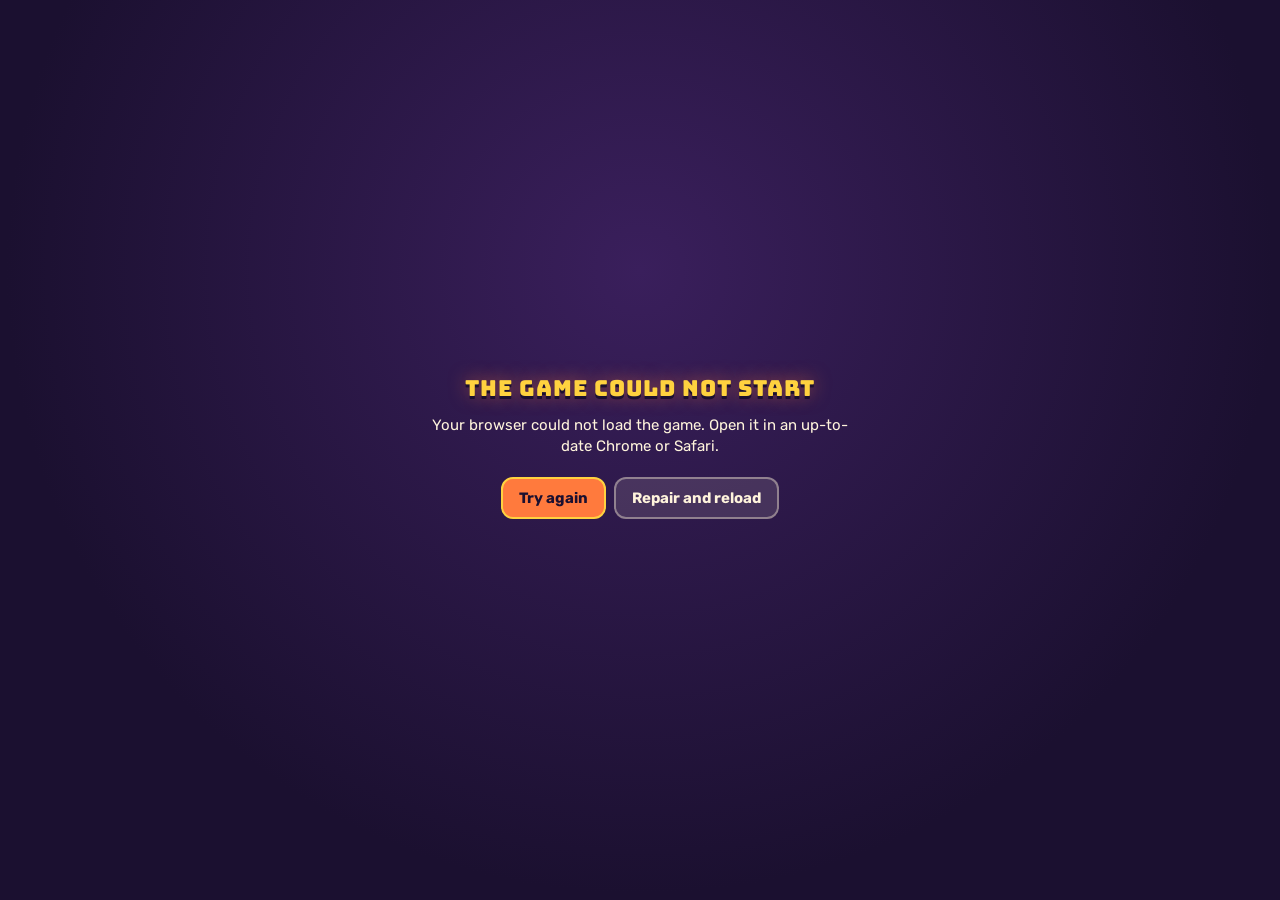
==== commit a2d2c4e0: "Rendimiento y compatibilidad: pantalla de carga con progreso, arranque seguro con mensajes claros (n" ====
--- a/maxeada.html
+++ b/maxeada.html
@@ -17,8 +17,37 @@
   <link rel="preconnect" href="https://fonts.gstatic.com" crossorigin>
   <link href="https://fonts.googleapis.com/css2?family=Bungee&family=Rubik:wght@500;700;800&display=swap" rel="stylesheet">
   <link rel="stylesheet" href="css/style.css">
+  <style>
+    /* pantalla de carga (aquí y no en css/style.css para que se vea al instante) */
+    html, body { background: #1b1030; }
+    .boot { position: fixed; top: 0; right: 0; bottom: 0; left: 0; z-index: 9999; display: flex; align-items: center; justify-content: center;
+      background: radial-gradient(ellipse at 50% 30%, #3a1f5c 0%, #1b1030 70%); color: #fff4dc; font-family: 'Rubik', system-ui, -apple-system, 'Segoe UI', Roboto, sans-serif;
+      transition: opacity 0.4s ease; text-align: center; padding: 16px; box-sizing: border-box; }
+    .boot.boot-hide { opacity: 0; pointer-events: none; }
+    .boot-box { width: 100%; max-width: 420px; }
+    .boot-title { font-family: 'Bungee', Impact, 'Arial Black', sans-serif; font-size: 34px; line-height: 1.05; margin: 0 0 22px; color: #ffd23f;
+      text-shadow: 0 3px 0 #1b1030, 0 0 18px rgba(255, 122, 61, 0.55); letter-spacing: 1px; font-weight: normal; }
+    .boot-title.small { font-size: 22px; margin-bottom: 14px; }
+    .boot-bar { height: 14px; border-radius: 7px; background: rgba(255, 244, 220, 0.12); border: 2px solid rgba(255, 244, 220, 0.25); overflow: hidden; }
+    #boot-fill { height: 100%; width: 0; border-radius: 5px; background: linear-gradient(90deg, #ff7a3d, #ffd23f); }
+    .boot-msg { margin-top: 12px; font-size: 15px; opacity: 0.85; }
+    .boot-text { margin: 14px 0 0; font-size: 15px; line-height: 1.4; }
+    .boot-row { margin-top: 16px; display: flex; flex-wrap: wrap; justify-content: center; }
+    .boot-btn { margin: 4px; font: inherit; font-weight: 700; font-size: 15px; color: #fff4dc; background: rgba(255, 244, 220, 0.12);
+      border: 2px solid rgba(255, 244, 220, 0.4); border-radius: 12px; padding: 10px 16px; cursor: pointer; }
+    .boot-btn.primary { background: #ff7a3d; border-color: #ffd23f; color: #1b1030; }
+  </style>
 </head>
 <body>
+  <!-- PANTALLA DE CARGA (src/boot.js): barra de progreso y, si algo falla, un mensaje claro -->
+  <div id="boot" class="boot" role="status" aria-live="polite">
+    <div class="boot-box" id="boot-box">
+      <h1 class="boot-title">Fuga en<br>San Calimar</h1>
+      <div class="boot-bar"><div id="boot-fill"></div></div>
+      <div class="boot-msg" id="boot-msg">…</div>
+    </div>
+  </div>
+  <script src="src/boot.js"></script>
   <div id="game">
     <div id="stage">
       <canvas id="canvas" aria-label="Fuga en San Calimar"></canvas>
--- a/css/style.css
+++ b/css/style.css
@@ -25,7 +25,10 @@
 
 #game {
   position: fixed;
-  inset: 0;
+  top: 0;
+  right: 0;
+  bottom: 0;
+  left: 0; /* (inset: 0, que no tienen Safari 14.0 y navegadores antiguos) */
   display: flex;
   align-items: center;
   justify-content: center;
@@ -40,7 +43,10 @@
 
 #ui {
   position: absolute;
-  inset: 0;
+  top: 0;
+  right: 0;
+  bottom: 0;
+  left: 0; /* (inset: 0, que no tienen Safari 14.0 y navegadores antiguos) */
   pointer-events: none;
   font-size: calc(18px * var(--s));
 }
@@ -49,7 +55,10 @@
 
 .screen {
   position: absolute;
-  inset: 0;
+  top: 0;
+  right: 0;
+  bottom: 0;
+  left: 0; /* (inset: 0, que no tienen Safari 14.0 y navegadores antiguos) */
   display: flex;
   flex-direction: column;
   align-items: center;
@@ -188,7 +197,10 @@
 .btn::after {
   content: '';
   position: absolute;
-  inset: 0 0 52% 0;
+  top: 0;
+  right: 0;
+  bottom: 52%;
+  left: 0;
   background: linear-gradient(rgba(255, 255, 255, 0.5), rgba(255, 255, 255, 0));
   pointer-events: none;
 }
@@ -305,7 +317,10 @@
 #rotate {
   display: none;
   position: fixed;
-  inset: 0;
+  top: 0;
+  right: 0;
+  bottom: 0;
+  left: 0; /* (inset: 0, que no tienen Safari 14.0 y navegadores antiguos) */
   z-index: 10;
   background: #120b26;
   color: var(--cream);
@@ -868,7 +883,10 @@
 }
 .modal {
   position: fixed;
-  inset: 0;
+  top: 0;
+  right: 0;
+  bottom: 0;
+  left: 0; /* (inset: 0, que no tienen Safari 14.0 y navegadores antiguos) */
   z-index: 25;
   display: flex;
   align-items: center;
@@ -983,3 +1001,150 @@
 .ach-prog, .ach-date { font-size: calc(10px * var(--s)); color: #9ff8ff; margin-top: 2px; }
 .ach-reward { font-family: 'Bungee', Impact, sans-serif; font-size: calc(12px * var(--s)); color: #9ff8ff; }
 .econ-debug { font: 11px ui-monospace, monospace; color: #7cffb2; background: rgba(0,0,0,0.4); padding: 4px 8px; border-radius: 6px; }
+
+/* ---------- RANKING MUNDIAL ---------- */
+.rank-tabs {
+  display: flex;
+  align-items: center;
+  gap: calc(8px * var(--s));
+  padding: 0 calc(16px * var(--s));
+  flex-wrap: wrap;
+}
+.rank-tabs .tab-btn {
+  font: calc(13px * var(--s)) 'Bungee', Impact, sans-serif;
+  padding: calc(6px * var(--s)) calc(14px * var(--s));
+  border-radius: 999px;
+  border: calc(2px * var(--s)) solid var(--ink);
+  background: rgba(255, 244, 220, 0.12);
+  color: var(--cream);
+  cursor: pointer;
+}
+.rank-tabs .tab-btn.active { background: #ffd23f; color: var(--ink); }
+.rank-note { font-size: calc(12px * var(--s)); opacity: 0.75; }
+.rank-body { flex: 1; padding: calc(8px * var(--s)) calc(16px * var(--s)); }
+.rank-msg { text-align: center; opacity: 0.85; margin: calc(20px * var(--s)) 0 calc(10px * var(--s)); }
+.rank-body .btn { display: block; margin: 0 auto; }
+.rank-list { display: flex; flex-direction: column; gap: calc(4px * var(--s)); }
+.rank-row, .rank-me {
+  display: grid;
+  grid-template-columns: calc(44px * var(--s)) 1fr auto auto;
+  align-items: center;
+  gap: calc(10px * var(--s));
+  padding: calc(6px * var(--s)) calc(12px * var(--s));
+  border-radius: calc(10px * var(--s));
+  background: rgba(255, 244, 220, 0.08);
+  font-size: calc(14px * var(--s));
+}
+.rank-row.top { background: rgba(255, 210, 63, 0.14); }
+.rank-row.me { background: rgba(95, 207, 122, 0.25); outline: calc(2px * var(--s)) solid #5fcf7a; }
+.rk-pos { font: calc(15px * var(--s)) 'Bungee', Impact, sans-serif; text-align: center; }
+.rk-nick { font-weight: 700; overflow: hidden; text-overflow: ellipsis; white-space: nowrap; }
+.rk-hero { opacity: 0.85; white-space: nowrap; font-size: calc(12px * var(--s)); }
+.rk-dist { font: calc(14px * var(--s)) 'Bungee', Impact, sans-serif; color: #ffd23f; text-align: right; white-space: nowrap; }
+.rank-me {
+  margin: calc(6px * var(--s)) calc(16px * var(--s)) calc(10px * var(--s));
+  grid-template-columns: calc(44px * var(--s)) 1fr auto;
+  background: rgba(27, 16, 48, 0.92);
+  border: calc(2px * var(--s)) solid #5fcf7a;
+}
+.rank-me-text { overflow: hidden; text-overflow: ellipsis; }
+.rank-pend { font-size: calc(11px * var(--s)); opacity: 0.8; white-space: nowrap; }
+.rank-me .dim, .rank-line .dim, .rank-line.dim { opacity: 0.7; }
+@media (max-width: 620px) {
+  .rk-hero-name { display: none; }
+}
+.over-online .rank-line {
+  margin-top: 6px;
+  font-weight: 700;
+  display: flex;
+  align-items: center;
+  gap: 8px;
+  flex-wrap: wrap;
+  justify-content: center;
+}
+.paper-rank { font-style: normal; }
+
+/* diálogo del apodo */
+.nick-box { align-items: stretch; }
+.nick-form { display: flex; flex-direction: column; gap: 8px; }
+.nick-input {
+  font: 600 18px 'Rubik', sans-serif;
+  padding: 10px 14px;
+  border-radius: 12px;
+  border: 3px solid var(--ink);
+  background: #fff8ea;
+  color: var(--ink);
+}
+.nick-input.code { font-family: ui-monospace, monospace; letter-spacing: 2px; text-transform: uppercase; }
+.nick-error { min-height: 1.2em; margin: 0; color: #ff8a9a; font-size: 13px; font-weight: 700; }
+.link-btn { background: none; border: 0; color: #9fd8ff; text-decoration: underline; cursor: pointer; font: inherit; font-size: 13px; padding: 4px; }
+.code-big {
+  font: 700 24px ui-monospace, monospace;
+  letter-spacing: 3px;
+  text-align: center;
+  padding: 12px;
+  border-radius: 12px;
+  background: #fff8ea;
+  color: var(--ink);
+  border: 3px dashed var(--ink);
+  user-select: all;
+}
+.code-inline { font-family: ui-monospace, monospace; letter-spacing: 1px; }
+
+/* ---------- REGISTRO DE MUERTES (?debug) ---------- */
+#deathlog {
+  position: fixed;
+  left: 8px;
+  bottom: 8px;
+  z-index: 30;
+  width: 270px;
+  max-height: 70vh;
+  overflow: auto;
+  background: rgba(15, 8, 35, 0.9);
+  color: #ffe8e8;
+  font: 11px/1.35 ui-monospace, monospace;
+  border: 1px solid #ff7a8a;
+  border-radius: 8px;
+  padding: 6px 8px;
+}
+#deathlog.collapsed .dl-body { display: none; }
+#deathlog button { font: inherit; background: #2a2150; color: #fff; border: 1px solid #ff7a8a; border-radius: 4px; padding: 1px 6px; cursor: pointer; }
+#deathlog .dl-sec { margin-top: 6px; color: #ff9aa8; font-weight: bold; }
+#deathlog .dl-row { display: flex; justify-content: space-between; gap: 6px; }
+#deathlog .dl-bin { display: grid; grid-template-columns: 40px 1fr 22px; gap: 4px; align-items: center; }
+#deathlog .dl-bin i { display: block; height: 7px; background: #ff5d6f; border-radius: 3px; }
+#deathlog .dl-bin small { grid-column: 1 / -1; color: #bba; margin: -2px 0 2px 44px; }
+
+/* ---------- OPINIONES ---------- */
+.fb-box { max-width: 440px; }
+.fb-form { width: 100%; display: flex; flex-direction: column; gap: 8px; }
+.fb-stars { display: flex; justify-content: center; gap: 6px; }
+.fb-star { font-size: 34px; line-height: 1; background: none; border: none; color: rgba(255, 244, 220, 0.25); cursor: pointer; padding: 2px 4px; text-shadow: 0 2px 0 var(--ink); }
+.fb-star.on { color: #ffd23f; }
+.fb-text { width: 100%; box-sizing: border-box; resize: vertical; min-height: 84px; font: 15px/1.35 system-ui, sans-serif; color: var(--ink); background: #fff8ea; border: 3px solid var(--ink); border-radius: 10px; padding: 8px 10px; }
+.fb-meta { display: flex; justify-content: space-between; font-size: 12px; opacity: 0.8; }
+@media (max-height: 520px) { .fb-star { font-size: 26px; } .fb-text { min-height: 56px; } }
+
+/* aviso: navegador interno de una app (Instagram, Facebook…) */
+.inapp {
+  position: fixed;
+  left: 50%;
+  bottom: 12px;
+  transform: translateX(-50%);
+  z-index: 60;
+  width: min(560px, calc(100% - 32px));
+  box-sizing: border-box;
+  padding: 12px 14px;
+  border-radius: 14px;
+  background: rgba(27, 16, 48, 0.94);
+  border: 2px solid #ffd23f;
+  color: #fff4dc;
+  font-family: 'Rubik', system-ui, sans-serif;
+  font-size: 14px;
+  line-height: 1.35;
+  text-align: center;
+  box-shadow: 0 8px 24px rgba(0, 0, 0, 0.45);
+}
+.inapp p { margin: 0 0 10px; }
+.inapp .row { display: flex; justify-content: center; flex-wrap: wrap; }
+.inapp .row .btn { margin: 3px 5px; }
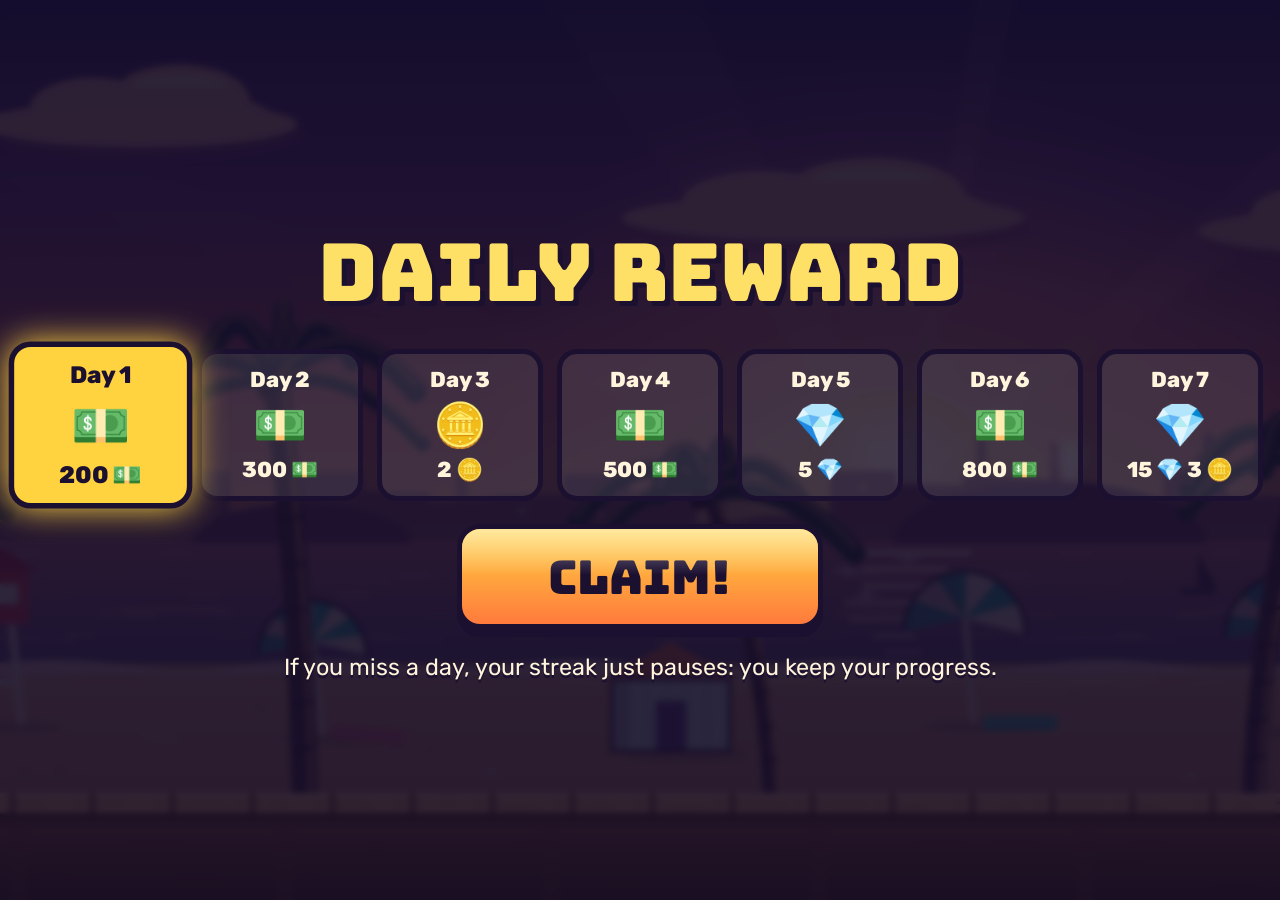
==== commit c4f6779b: "maxeada.html al día con index.html (le faltaban el ranking, las opiniones y la pantalla de carga y n" ====
--- a/maxeada.html
+++ b/maxeada.html
@@ -76,6 +76,8 @@
             <button class="btn small" id="btn-shop">🛒 <span data-i18n="menu.shop"></span></button>
             <button class="btn small" id="btn-wardrobe">👕 <span data-i18n="menu.wardrobe"></span></button>
             <button class="btn small" id="btn-achievements">🏅 <span data-i18n="ach.menu"></span></button>
+            <button class="btn small" id="btn-ranking">🏆 <span data-i18n="rank.menu"></span></button>
+            <button class="btn small" id="btn-feedback">💬 <span data-i18n="fb.menu"></span></button>
             <button class="btn small" id="btn-progress">🎯 <span data-i18n="menu.progress"></span><span class="dot hidden" id="progress-dot"></span></button>
           </div>
           <div class="lang-switch" role="group" data-i18n-aria="menu.language">
@@ -103,6 +105,9 @@
 
         <!-- LOGROS -->
         <section class="screen panel-screen hidden" id="screen-achievements"></section>
+
+        <!-- RANKING MUNDIAL -->
+        <section class="screen panel-screen hidden" id="screen-ranking"></section>
 
         <!-- CRÉDITOS -->
         <section class="screen panel-screen hidden" id="screen-credits"></section>
@@ -149,6 +154,7 @@
             <span id="over-gems-wrap" class="hidden">💎 <b id="over-gems"></b></span>
           </div>
           <div class="over-progress" id="over-progress"></div>
+          <div class="over-online" id="over-online"></div>
           <div class="row">
             <button class="btn btn-primary" id="btn-retry" data-i18n="over.retry"></button>
             <button class="btn" id="btn-over-menu" data-i18n="over.menu"></button>
